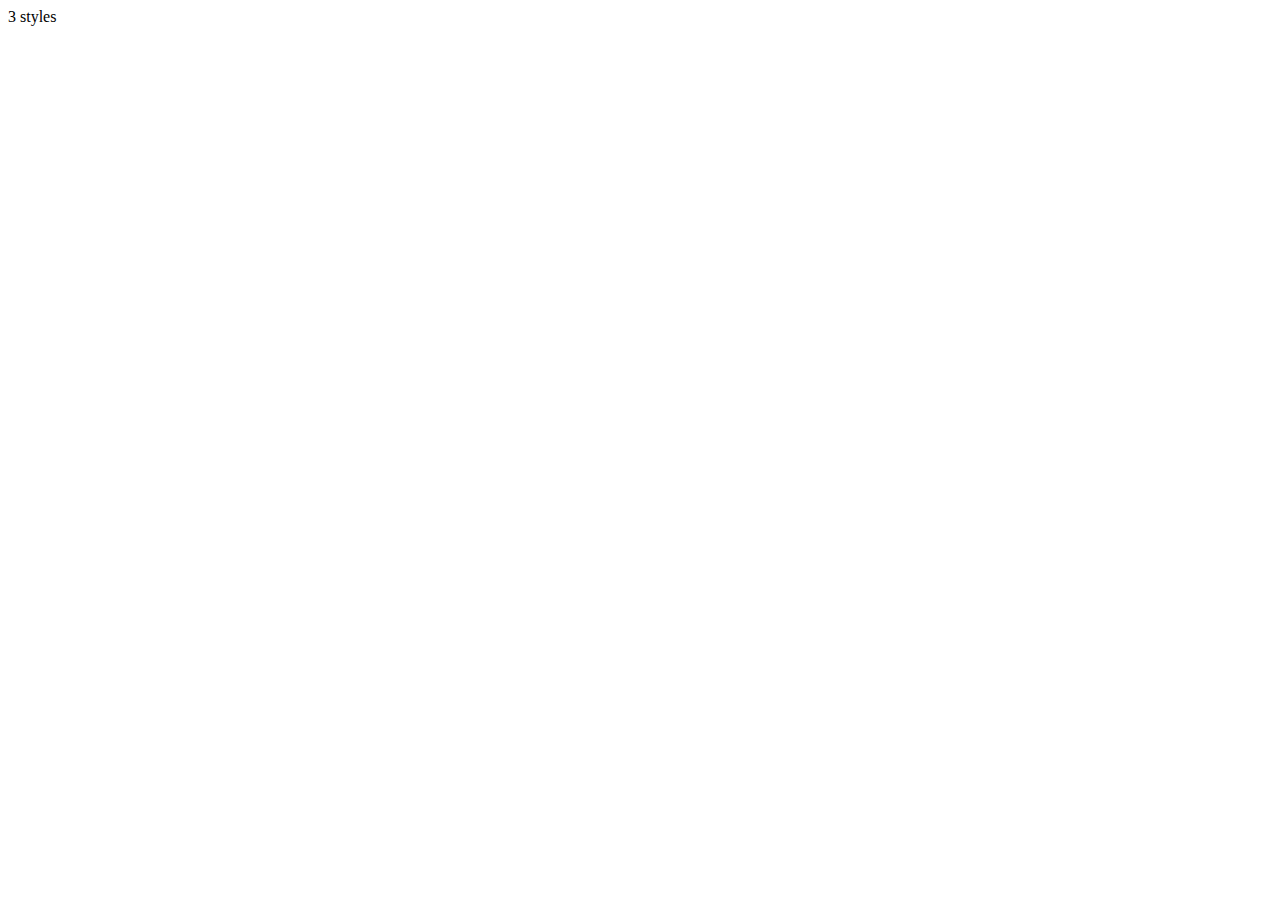
==== index.html @ c451e16f "first commit" ====
<!DOCTYPE html>
<html lang="en">
<head>
    <meta charset="UTF-8">
    <meta name="viewport" content="width=device-width, initial-scale=1.0">
    <title>Fundify FinTech App</title>3 styles
    
    <link rel="preconnect" href="https://fonts.googleapis.com">

</head>
<body>
    <main>

    </main>
</body>
</html>
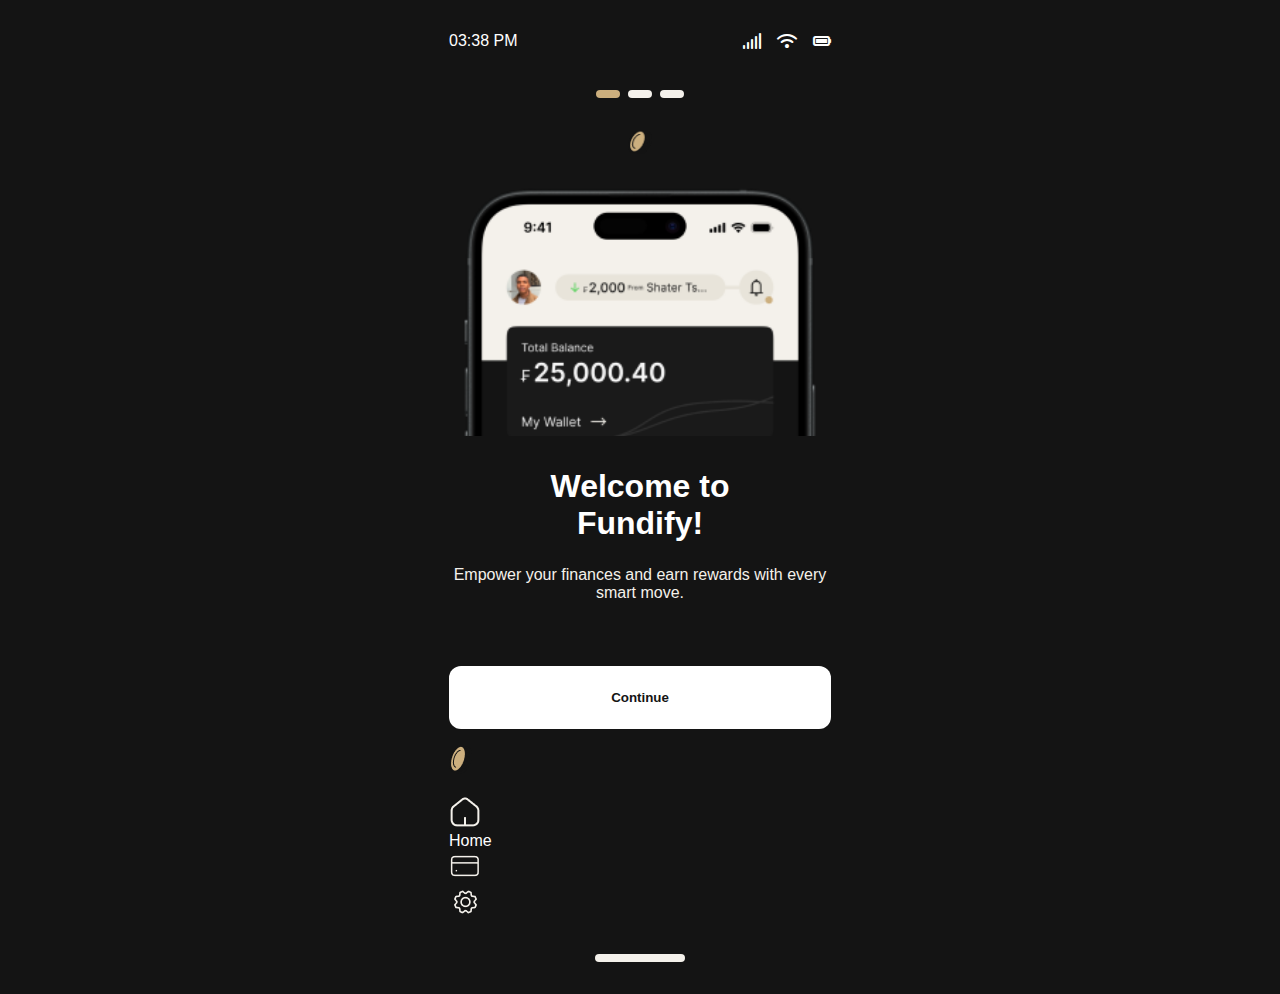
==== commit 8d614798: "second commit" ====
--- a/index.html
+++ b/index.html
@@ -3,14 +3,675 @@
 <head>
     <meta charset="UTF-8">
     <meta name="viewport" content="width=device-width, initial-scale=1.0">
-    <title>Fundify FinTech App</title>3 styles
+    <title>Fundify</title>
+    <link rel="stylesheet" href="https://cdnjs.cloudflare.com/ajax/libs/font-awesome/6.0.0/css/all.min.css">
+    <link rel="preconnect" href="https://fonts.googleapis.com">
+
+    <link rel="stylesheet" href="css/style.css">
     
-    <link rel="preconnect" href="https://fonts.googleapis.com">
-
 </head>
 <body>
-    <main>
-
-    </main>
+    <div class="app">
+        
+        <!-- Onboarding 1 -->
+        <div class="page active" id="welcome">
+            <div class="status-bar">
+                <div class="status-bar__time">9:41</div>
+                <div class="status-bar__icons">
+                    <i class="fas fa-signal"></i>
+                    <i class="fas fa-wifi"></i>
+                    <i class="fas fa-battery-full"></i>
+                </div>
+            </div>
+            <div class="onboarding-dots">
+                <div class="dot active"></div>
+                <div class="dot"></div>
+                <div class="dot"></div>
+            </div>
+
+            <img id="logo" src="assets/logo.png" alt=""> 
+
+            <div class="content">
+                <div class="image-container">
+                  <img src="assets/welcome-img.png" alt="">
+                </div>
+                <h1 class="title">Welcome to <br> Fundify!</h1>
+                <p class="description">Empower your finances and earn rewards with every smart move.</p>
+            </div>
+            <div class="navigation">
+                <button class="button" onclick="navigate('earn')">Continue</button>
+            </div>
+            <div>
+                <div class="tabs">
+                    <div class="fundify">
+                        <img src="assets/logo.png" alt="">
+                    </div>
+                    <div class="swap-icon">
+                        <img src="assets/swap-icon.png" alt="">
+                    </div>
+                    <div class="home-icon">
+                        <img src="assets/home-button.png" alt="">
+                        <p class="home-text">Home</p>
+                    </div>
+                    <div class="card-icon">
+                        <img src="assets/credit-card-icon.png" alt="">
+                    </div>
+                    <div class="setting-icon">
+                        <img src="assets/setting-icon.png" alt="">
+                    </div>
+                </div>
+                <div class="onboarding-dots">
+                    <div class="dot large--dot "></div>
+                </div>
+           </div>
+        </div>
+
+        <!-- Onboarding 2 -->
+        <div class="page" id="earn">
+            <div class="status-bar">
+                <div class="status-bar__time">9:41</div>
+                <div class="status-bar__icons">
+                    <i class="fas fa-signal"></i>
+                    <i class="fas fa-wifi"></i>
+                    <i class="fas fa-battery-full"></i>
+                </div>
+            </div>
+            <div class="onboarding-dots">
+                <div class="dot"></div>
+                <div class="dot active"></div>
+                <div class="dot"></div>
+            </div>
+
+            <img id="logo" src="assets/logo.png" alt="">
+
+            <div class="content">
+                <img src="assets/earn-img.png" alt="">
+                <h1 class="title">Earn FundCoins <br>Easily!</h1>
+                <p class="description">Refer friends, make transactions, and set savings goals to earn FundCoins.</p>
+            </div>
+            <div class="navigation">
+                <button class="button" onclick="navigate('rewards')">Continue</button>
+                <button class="button button--secondary" onclick="navigate('welcome')">Back</button>
+            </div>
+            <div>
+                <div class="tabs">
+                    <div class="fundify">
+                        <img src="assets/logo.png" alt="">
+                    </div>
+                    <div class="swap-icon">
+                        <img src="assets/swap-icon.png" alt="">
+                    </div>
+                    <div class="home-icon">
+                        <img src="assets/home-button.png" alt="">
+                        <p class="home-text">Home</p>
+                    </div>
+                    <div class="card-icon">
+                        <img src="assets/credit-card-icon.png" alt="">
+                    </div>
+                    <div class="setting-icon">
+                        <img src="assets/setting-icon.png" alt="">
+                    </div>
+                </div>
+                <div class="onboarding-dots">
+                    <div class="dot large--dot "></div>
+                </div>
+           </div>
+        </div>
+
+        <!-- Onboarding 3 -->
+        <div class="page" id="rewards">
+            <div class="status-bar">
+                <div class="status-bar__time">9:41</div>
+                <div class="status-bar__icons">
+                    <i class="fas fa-signal"></i>
+                    <i class="fas fa-wifi"></i>
+                    <i class="fas fa-battery-full"></i>
+                </div>
+            </div>
+            <div class="onboarding-dots">
+                <div class="dot"></div>
+                <div class="dot"></div>
+                <div class="dot active"></div>
+            </div>
+
+            <img id="logo" src="assets/logo.png" alt="">
+
+            <div class="content">
+                <img src="assets/reward-img.png" alt="">
+                <h1 class="title">Unlock Exciting <br>Rewards!</h1>
+                <p class="description">Redeem FundCoins for travel vouchers, gift cards, and more. Let's start earning!</p>
+            </div>
+            <div class="navigation">
+                <button class="button" onclick="navigate('get-started')">Get Started</button>
+                <button class="button button--secondary" onclick="navigate('earn')">Back</button>
+            </div>
+            <div>
+                <div class="tabs">
+                    <div class="fundify">
+                        <img src="assets/logo.png" alt="">
+                    </div>
+                    <div class="swap-icon">
+                        <img src="assets/swap-icon.png" alt="">
+                    </div>
+                    <div class="home-icon">
+                        <img src="assets/home-button.png" alt="">
+                        <p class="home-text">Home</p>
+                    </div>
+                    <div class="card-icon">
+                        <img src="assets/credit-card-icon.png" alt="">
+                    </div>
+                    <div class="setting-icon">
+                        <img src="assets/setting-icon.png" alt="">
+                    </div>
+                </div>
+                <div class="onboarding-dots">
+                    <div class="dot large--dot "></div>
+                </div>
+           </div>
+       </div>
+
+        <!-- Onboarding 4 -->
+        <div class="page" id="get-started">
+            <div class="status-bar">
+                <div class="status-bar__time">9:41</div>
+                <div class="status-bar__icons">
+                    <i class="fas fa-signal"></i>
+                    <i class="fas fa-wifi"></i>
+                    <i class="fas fa-battery-full"></i>
+                </div>
+            </div>
+            <div class="onboarding-dots">
+                <div class="dot large--dot active"></div>
+            </div>
+
+            <img id="logo" src="assets/logo.png" alt="">
+
+            <div class="content top">
+                <h1 class="title">Let’s Get You Started</h1>
+                <p class="description">Enter a Referral code and we will give you 10 FundCoins just to get the ball rolling.</p>
+                <input type="text" placeholder="Referral Code (Optional)">
+            </div>
+            <div class="navigation">
+                <button class="button" onclick="navigate('home')">Confirm</button>
+                <button class="button button--secondary" onclick="navigate('home')">Skip</button>
+            </div>
+            <div>
+                <div class="tabs">
+                    <div class="fundify">
+                        <img src="assets/logo.png" alt="">
+                    </div>
+                    <div class="swap-icon">
+                        <img src="assets/swap-icon.png" alt="">
+                    </div>
+                    <div class="home-icon">
+                        <img src="assets/home-button.png" alt="">
+                        <p class="home-text">Home</p>
+                    </div>
+                    <div class="card-icon">
+                        <img src="assets/credit-card-icon.png" alt="">
+                    </div>
+                    <div class="setting-icon">
+                        <img src="assets/setting-icon.png" alt="">
+                    </div>
+                </div>
+                <div class="onboarding-dots">
+                    <div class="dot large--dot "></div>
+                </div>
+            </div>
+        </div> 
+
+        <!-- Home page -->
+        <div class="page" id="home">
+            <div class="content top">
+                <div class="status-bar white-bg">
+                    <div class="status-bar__time">9:41</div>
+                    <div class="status-bar__icons">
+                        <i class="fas fa-signal"></i>
+                        <i class="fas fa-wifi"></i>
+                        <i class="fas fa-battery-full"></i>
+                    </div>
+                </div>
+            
+                <!-- Profile and notification -->
+                <div class="profile">
+                    <img src="assets/profile-img.png" alt="Profile" class="profile-img">
+                    <div class="profile-info">
+                        <i class="fas fa-arrow-down"></i>
+                        <p class="text">₣2,000 <span>From</span> Shater Tsavsar</p>
+                    </div>
+                    <i class="fas fa-bell"></i>
+                </div>
+            
+                <!-- Balance Section -->
+                <div class="balance-section">
+                    <p class="total-balance">Total Balance</p>
+                    <p class="balance-amount">₣25,000.40</p>
+                    <div class="wallet-options">
+                        <button class="button button--small flex">
+                            <i class="fa fa-download" aria-hidden="true"></i>
+                            Top up</button>
+                       
+                        <button class="button button--small flex" onclick="navigate('transfer')">Transfer</button>
+                        <button class="button button--small">.... More</button>
+                    </div>
+                </div>
+            
+                <!-- Transactions Section -->
+                <div class="transactions">
+                    <h3>Transactions</h3>
+                    <div class="transaction-item">
+                        <div class="flex">
+                            <i class="fas fa-arrow-down"></i>
+                            <p class="transaction-name">Shater Tsavsar</p>
+                        </div>
+                        <p class="transaction-amount">₣2,000</p>
+                    </div>
+                    <div class="transaction-item">
+                        <div class="flex">
+                            <i class="fas fa-arrow-down"></i>
+                            <p class="transaction-name">Shater Tsavsar</p>
+                        </div>
+                        <p class="transaction-amount">₣2,000</p>
+                    </div>
+                    <div class="transaction-item">
+                        <div class="flex">
+                            <i class="fas fa-arrow-down"></i>
+                            <p class="transaction-name">Shater Tsavsar</p>
+                        </div>
+                        <p class="transaction-amount">₣2,000</p>
+                    </div>
+                    <div class="transaction-item">
+                        <div class="flex">
+                            <i class="fas fa-arrow-down"></i>
+                            <p class="transaction-name">Shater Tsavsar</p>
+                        </div>
+                        <p class="transaction-amount">₣2,000</p>
+                    </div>
+                </div>
+            </div>        
+            <div>
+                <div class="tabs">
+                    <div class="tab-item">
+                        <img src="assets/logo.png" alt="Logo">
+                    </div>
+                    <div class="tab-item">
+                        <img src="assets/swap-icon.png" alt="Swap">
+                    </div>
+                    <div class="tab-item">
+                        <img src="assets/home-button.png" alt="Home">
+                        <p>Home</p>
+                    </div>
+                    <div class="tab-item">
+                        <img src="assets/credit-card-icon.png" alt="Card">
+                    </div>
+                    <div class="tab-item">
+                        <img src="assets/setting-icon.png" alt="Settings">
+                    </div>
+                </div>
+                <div class="onboarding-dots">
+                    <div class="dot large--dot "></div>
+                </div>
+            </div>
+
+        <!-- Transfer page -->
+        <div class="page" id="transfer">
+            <div class="status-bar">
+                <div class="status-bar__time">9:41</div>
+                <div class="status-bar__icons">
+                    <i class="fas fa-signal"></i>
+                    <i class="fas fa-wifi"></i>
+                    <i class="fas fa-battery-full"></i>
+                </div>
+            </div>
+            <div class="content top">
+                <div class="transfer-header">
+                    <button class="button left-arrow-btn" onclick="navigate('home')">
+                        <i class="fas fa-arrow-left "></i>
+                    </button>
+                    <h1 class="title">Transfer</h1>
+                </div>
+                <div>
+                    <div class="button button--tertiary">
+                        <img src="assets/logo.png" alt="" class="logo">
+                        <button class="transfer-btn" onclick="navigate('enter-account')">Fundify Account</button>
+                    </div>
+                    <div class="button button--tertiary">
+                        <img src="assets/fundify-icon.png" alt="" class="fundify-icon">
+                        <button class="transfer-btn" onclick="navigate('enter-account')">Local Bank</button>
+                    </div>
+                </div>
+                <p class="sub-text">Transfers to <span>Fundify Accounts</span> earns you more <span>FundCoins</span></p>
+            </div>
+           <div>
+                <div class="tabs">
+                    <div class="fundify">
+                        <img src="assets/logo.png" alt="">
+                    </div>
+                    <div class="swap-icon">
+                        <img src="assets/swap-icon.png" alt="">
+                    </div>
+                    <div class="home-icon">
+                        <img src="assets/home-button.png" alt="">
+                        <p class="home-text">Home</p>
+                    </div>
+                    <div class="card-icon">
+                        <img src="assets/credit-card-icon.png" alt="">
+                    </div>
+                    <div class="setting-icon">
+                        <img src="assets/setting-icon.png" alt="">
+                    </div>
+                </div>
+                <div class="onboarding-dots">
+                    <div class="dot large--dot "></div>
+                </div>
+           </div>
+        </div> 
+
+        <!-- Enter account -->
+        <div class="page" id="enter-account">
+            <div class="status-bar">
+                <div class="status-bar__time">9:41</div>
+                <div class="status-bar__icons">
+                    <i class="fas fa-signal"></i>
+                    <i class="fas fa-wifi"></i>
+                    <i class="fas fa-battery-full"></i>
+                </div>
+            </div>
+
+            <div class="content top">
+                <div class="transfer-header">
+                    <button class="button left-arrow-btn" onclick="navigate('transfer')">
+                        <i class="fas fa-arrow-left "></i>
+                    </button>
+                    <h1 class="title">Send to Fundify Account</h1>
+                </div>
+                <input type="text" placeholder="@Usertag or Name">
+            </div>
+            <div>
+                <div class="navigation">
+                    <button class="button" onclick="navigate('select-account')">Confirm</button>
+                </div>
+                <div class="tabs">
+                    <div class="fundify">
+                        <img src="assets/logo.png" alt="">
+                    </div>
+                    <div class="swap-icon">
+                        <img src="assets/swap-icon.png" alt="">
+                    </div>
+                    <div class="home-icon">
+                        <img src="assets/home-button.png" alt="">
+                        <p class="home-text">Home</p>
+                    </div>
+                    <div class="card-icon">
+                        <img src="assets/credit-card-icon.png" alt="">
+                    </div>
+                    <div class="setting-icon">
+                        <img src="assets/setting-icon.png" alt="">
+                    </div>
+                </div>
+                <div class="onboarding-dots">
+                    <div class="dot large--dot "></div>
+                </div>
+           </div>
+        </div>
+
+        <!-- Select account Page-->
+        <div class="page" id="select-account">
+            <div class="status-bar">
+                <div class="status-bar__time">9:41</div>
+                <div class="status-bar__icons">
+                    <i class="fas fa-signal"></i>
+                    <i class="fas fa-wifi"></i>
+                    <i class="fas fa-battery-full"></i>
+                </div>
+            </div>
+
+            <div class="content top">
+                <div class="transfer-header">
+                    <button class="button left-arrow-btn" onclick="navigate('enter-account')">
+                        <i class="fas fa-arrow-left "></i>
+                    </button>
+                    <h1 class="title">Send to Fundify Account</h1>
+                </div>
+                <input type="text" placeholder="Shater Tsavsar">
+                <div class="account">
+                    <div class="account-details">
+                        <h1 class="account-name">Shater Tsavsar</h1>
+                        <p class="account-username">@Shatermt</p>
+                    </div>
+                    <div class="account-description">
+                        <img src="assets/logo.png" alt="">
+                        <p>24,990 Points</p>
+                    </div>
+                </div>
+                <hr>
+                <div class="account">
+                    <div class="account-details">
+                        <h1 class="account-name">Sater Mchiaga</h1>
+                        <p class="account-username">@MchiagaS</p>
+                    </div>
+                    <div class="account-description">
+                        <img src="assets/logo.png" alt="">
+                        <p>41 Points</p>
+                    </div>
+                </div>
+            </div>
+            <div>
+                <div class="navigation">
+                    <button class="button" onclick="navigate('send-money')">Confirm</button>
+                </div>
+                <div class="tabs">
+                    <div class="fundify">
+                        <img src="assets/logo.png" alt="">
+                    </div>
+                    <div class="swap-icon">
+                        <img src="assets/swap-icon.png" alt="">
+                    </div>
+                    <div class="home-icon">
+                        <img src="assets/home-button.png" alt="">
+                        <p class="home-text">Home</p>
+                    </div>
+                    <div class="card-icon">
+                        <img src="assets/credit-card-icon.png" alt="">
+                    </div>
+                    <div class="setting-icon">
+                        <img src="assets/setting-icon.png" alt="">
+                    </div>
+                </div>
+                <div class="onboarding-dots">
+                    <div class="dot large--dot "></div>
+                </div>
+           </div>
+        </div>
+
+          <!-- Send Money Page-->
+          <div class="page" id="send-money">
+            <div class="status-bar">
+                <div class="status-bar__time">9:41</div>
+                <div class="status-bar__icons">
+                    <i class="fas fa-signal"></i>
+                    <i class="fas fa-wifi"></i>
+                    <i class="fas fa-battery-full"></i>
+                </div>
+            </div>
+
+            <div class="content top">
+                <div class="send-money-header">
+                    <button class="button left-arrow-btn" onclick="navigate('select-account')">
+                        <i class="fas fa-arrow-left "></i>
+                    </button>
+                    <div class="send-money-subgroup">
+                        <h1 class="title">Send Money</h1>
+                        <div class="text"><span>To:</span> Shater Tsavsar</div>
+                    </div>
+                </div>
+                <div class="wallet-balance">
+                    <h1 class="title">Wallet Balance:</h1>
+                    <p class="text">₣25,000.40</p>
+                </div>
+                <div class="exchange">
+                    <p class="text">₣15,000</p>
+                    <p class="text">CHF <i class="fas fa-chevron-down"></i></p>
+                </div>
+                <p class="transfer-text">+₣20 Transfer Fee</p>
+                <input type="text" placeholder="Comment (Optional)">
+            </div>
+            <div>
+                <div class="navigation">
+                    <button class="button" onclick="navigate('pin')">Confirm</button>
+                </div>
+                <div class="tabs">
+                    <div class="fundify">
+                        <img src="assets/logo.png" alt="">
+                    </div>
+                    <div class="swap-icon">
+                        <img src="assets/swap-icon.png" alt="">
+                    </div>
+                    <div class="home-icon">
+                        <img src="assets/home-button.png" alt="">
+                        <p class="home-text">Home</p>
+                    </div>
+                    <div class="card-icon">
+                        <img src="assets/credit-card-icon.png" alt="">
+                    </div>
+                    <div class="setting-icon">
+                        <img src="assets/setting-icon.png" alt="">
+                    </div>
+                </div>
+                <div class="onboarding-dots">
+                    <div class="dot large--dot "></div>
+                </div>
+           </div>
+        </div>
+
+        <!-- PIN Page -->
+        <div class="page light-theme" id="pin">
+            <div class="status-bar">
+                <div class="status-bar__time">9:41</div>
+                <div class="status-bar__icons">
+                    <i class="fas fa-signal"></i>
+                    <i class="fas fa-wifi"></i>
+                    <i class="fas fa-battery-full"></i>
+                </div>
+            </div>
+
+            <img id="logo" src="assets/logo.png" alt="">
+
+            <div class="content top">
+                <div class="error-message">
+                    <p class="error-message__text"></p>
+                    <button class="close-error" onclick="dismissError()">
+                        <i class="fa fa-times"></i>
+                    </button>
+                </div>
+                <h1>Enter your Pin</h1>
+                <div class="pin-input">
+                    <div class="pin-digit" onclick="focusHiddenInput()"></div>
+                    <div class="pin-digit" onclick="focusHiddenInput()"></div>
+                    <div class="pin-digit" onclick="focusHiddenInput()"></div>
+                    <div class="pin-digit" onclick="focusHiddenInput()"></div>
+                    <input type="password" class="pin-hidden" maxlength="4" onkeyup="updatePinDisplay(this)">
+                </div>
+                <div class="keypad">
+                    <button class="key" onclick="addDigit('1')">1</button>
+                    <button class="key" onclick="addDigit('2')">2</button>
+                    <button class="key" onclick="addDigit('3')">3</button>
+                    <button class="key" onclick="addDigit('4')">4</button>
+                    <button class="key" onclick="addDigit('5')">5</button>
+                    <button class="key" onclick="addDigit('6')">6</button>
+                    <button class="key" onclick="addDigit('4')">7</button>
+                    <button class="key" onclick="addDigit('5')">8</button>
+                    <button class="key" onclick="addDigit('6')">9</button>
+                    <button class="key">
+                        <i class="fa fa-qrcode"></i>
+                    </button>
+                    <button class="key" onclick="addDigit('0')">0</button>
+                    <button class="key" onclick="backspace()">Clear</button>
+                </div>
+                <button class="button confirm-btn" onclick=confirmPin()>Confirm</button>
+                <button class="button forgot-pin-btn" onclick="navigate('home')">Forgot Pin?</button>
+            </div>
+            <div class="onboarding-dots">
+                <div class="dot large--dot dark"></div>
+            </div>
+        </div>
+
+
+        <!-- Money sent Page -->
+        <div class="page" id="money-sent">
+            <div class="status-bar">
+                <div class="status-bar__time">9:41</div>
+                <div class="status-bar__icons">
+                    <i class="fas fa-signal"></i>
+                    <i class="fas fa-wifi"></i>
+                    <i class="fas fa-battery-full"></i>
+                </div>
+            </div>
+            <div class="content top">
+                <div class="money-sent-header">
+                    <div class="money-sent-subgroup">
+                        <h1 class="money-sent-title">Money Sent!</h1>
+                        <div class="money-sent-amount">
+                            <p>+</p>
+                            <img src="assets/logo.png" alt="">
+                            <p>20</p>
+                        </div>
+                    </div>
+                    <button class="button button--secondary close-msg" onclick="navigate('transfer')">close</button>
+                </div>
+                <div class="money-sent-description">
+                    <div class="money-sent-details">
+                        <h1 class="title">Receiver</h1>
+                        <p class="text">Shater Tsavsar</p>
+                    </div>
+                    <div class="money-sent-details">
+                        <h1 class="title">Amount</h1>
+                        <p class="text">₣15,000</p>
+                    </div>
+                    <div class="money-sent-details">
+                        <h1 class="title">Comment</h1>
+                        <p class="text">Test</p>
+                    </div>
+                    <div class="money-sent-details">
+                        <h1 class="title">Date</h1>
+                        <p class="text">03/02/2024</p>
+                    </div>
+                    <div class="transaction">
+                        <div class="money-sent-details">
+                            <h1 class="title">Transaction Code:</h1>
+                            <p class="text">2PR yJRH18JI i1NNuwwb mZVJ</p>
+                        </div>
+                        <i class="fa fa-clone copy-icon"></i>
+                    </div>
+                </div>
+            </div>
+            <div class="navigation">
+                <button class="button " onclick="navigate('transfer')">Print Receipt</button>
+            </div>
+            <div class="tabs">
+                <div class="fundify">
+                    <img src="assets/logo.png" alt="">
+                </div>
+                <div class="swap-icon">
+                    <img src="assets/swap-icon.png" alt="">
+                </div>
+                <div class="home-icon">
+                    <img src="assets/home-button.png" alt="">
+                    <p class="home-text">Home</p>
+                </div>
+                <div class="card-icon">
+                    <img src="assets/credit-card-icon.png" alt="">
+                </div>
+                <div class="setting-icon">
+                    <img src="assets/setting-icon.png" alt="">
+                </div>
+            </div>
+            <div class="onboarding-dots">
+                <div class="dot large--dot "></div>
+            </div>
+        </div>
+
+    </div>   
+    <script src="js/script.js"></script>
 </body>
 </html>--- a/css/style.css
+++ b/css/style.css
@@ -0,0 +1,321 @@
+
+:root {
+    --primary-bg: #141414;
+    --secondary-bg: #1E1E1E;
+    --accent-color: #CCAF7E;
+    --light-dark: #1A1A1A;
+    --text-primary: #FFFFFF;
+    --text-secondary: #F4F1EB;
+    --error-color: #FF4B4B;
+    --success-color: #4CAF50;
+    --white: #fff;
+    
+    --spacing-xs: 0.5rem;
+    --spacing-sm: 1rem;
+    --spacing-md: 1.5rem;
+    --spacing-lg: 2rem;
+    --spacing-xlg: 6rem;
+    
+    --border-radius: 12px;
+    --transition: all 0.3s ease;
+}
+
+* {
+    margin: 0;
+    padding: 0;
+    box-sizing: border-box;
+}
+
+body {
+    font-family: -apple-system, BlinkMacSystemFont, 'Segoe UI', Roboto, sans-serif;
+    background-color: var(--primary-bg);
+    color: var(--text-primary);
+    min-height: 100vh;
+    overflow-x: hidden;
+}
+
+.flex {
+    display: flex;
+    width: 24px;
+    aspect-ratio: 1;
+    gap: var(--spacing-lg);
+}
+
+
+.app {
+    max-width: 430px;
+    margin: 0 auto;
+    min-height: 100vh;
+    position: relative;
+}
+
+.page {
+    position: absolute;
+    top: 0;
+    left: 0;
+    width: 100%;
+    height: 100%;
+    padding: var(--spacing-md);
+    opacity: 0;
+    transform: translateX(100%);
+    transition: var(--transition);
+    display: none;
+}
+
+.page.active {
+    display: block;
+    opacity: 1;
+    transform: translateX(0);
+    display: flex;
+    flex-direction: column;
+}
+
+.status-bar {
+    display: flex;
+    justify-content: space-between;
+    align-items: center;
+    padding: var(--spacing-xs) 0;
+}
+
+.status-bar.white-bg {
+    background-color: var(--text-primary);
+    color: var(--primary-bg);
+    padding-inline: 2em;
+}
+
+.status-bar__time {
+    font-weight: 500;
+}
+
+.status-bar__icons {
+    display: flex;
+    gap: var(--spacing-sm);
+}
+
+.onboarding-dots {
+    display: flex;
+    justify-content: center;
+    gap: var(--spacing-xs);
+    margin: var(--spacing-lg) 0;
+}
+
+.dot {
+    width: 24px;
+    height: 8px;
+    background-color: var(--text-secondary);
+    border-radius: 4px;
+    transition: var(--transition);
+}
+
+.large--dot {
+    width: 90px;
+}
+
+.dot.active {
+    background-color: var(--accent-color);
+}
+
+#logo {
+    width: 24px;
+    aspect-ratio: 1;
+    align-self: center;
+}
+
+.transfer-img {
+    width: 34px;
+    height: 34px;
+    gap: 10px;
+}
+
+.content {
+    flex: 1;
+    display: flex;
+    flex-direction: column;
+    justify-content: center;
+    text-align: center;
+    padding: var(--spacing-lg) 0;
+    /* position: relative; */
+    /* min-height: minmax(844px, 100vh); */
+}
+
+.content img {
+    width: 293px;
+    height: 327.77px;
+}
+
+.top {
+    justify-content: start;
+}
+
+.image-container {
+    overflow: hidden;
+    height: 250px;
+    margin-bottom: 2em;
+}
+
+.image-container img {
+    object-fit: cover;
+    width: 100%;
+    height: 100%;
+    object-position: top;
+}
+
+.image-container-xx img {
+    object-fit: contain;
+    width: 100%;
+    height: 100%;
+    object-position: top;
+}
+
+.title,
+.description {
+    position: relative;
+    z-index: 1;
+}
+
+.title {
+    font-size: 2rem;
+    font-weight: 700;
+    margin-bottom: var(--spacing-md);
+}
+
+.description {
+    color: var(--text-secondary);
+    margin-bottom: var(--spacing-lg);
+}
+
+.button,
+input {
+    background-color: var(--white);
+    color: var(--primary-bg);
+    border: none;
+    outline: none;
+    padding: var(--spacing-md) var(--spacing-lg);
+    border-radius: var(--border-radius);
+    font-weight: 600;
+    cursor: pointer;
+    transition: var(--transition);
+    text-decoration: none;
+    text-align: center;
+    margin-bottom: var(--spacing-sm);
+}
+
+input {
+    background-color: var(--light-dark);
+    color: var(--text-secondary);
+    padding: var(--spacing-md);
+    text-align: start;
+}
+
+input:focus {
+    border: var(--accent-color) 2px solid;
+}
+
+
+.button:hover {
+    opacity: 0.9;
+}
+
+.button--secondary {
+    background-color: transparent;
+    color: var(--text-secondary);
+}
+
+.button--tertiary {
+    color: var(--text-primary);
+    background-color: var(--secondary-bg);
+    text-align: start;
+    padding: var(--spacing-sm) var(--spacing-xlg);
+}
+
+.transfer-options {
+    display: grid;
+    gap: var(--spacing-md);
+    margin: var(--spacing-lg) 0;
+}
+
+.pin-input {
+    display: flex;
+    justify-content: center;
+    gap: var(--spacing-sm);
+    margin: var(--spacing-lg) 0;
+}
+
+.pin-digit {
+    width: 50px;
+    height: 50px;
+    border: 2px solid var(--accent-color);
+    border-radius: var(--border-radius);
+    background: transparent;
+    color: var(--text-primary);
+    font-size: 1.5rem;
+    text-align: center;
+}
+
+.success-icon {
+    font-size: 4rem;
+    color: var(--success-color);
+    margin-bottom: var(--spacing-lg);
+}
+
+.navigation {
+    margin-top: auto;
+    display: flex;
+    flex-direction: column;
+    gap: var(--spacing-sm);
+}
+
+.keypad {
+    display: grid;
+    grid-template-columns: repeat(3, 1fr);
+    gap: var(--spacing-xs);
+    margin-bottom: var(--spacing-xs);
+}
+
+.key {
+    width: 24px;
+    aspect-ratio: 1;
+    border: none;
+    border-radius: 50%;
+    background-color: var(--secondary-bg);
+    color: var(--text-primary);
+    font-size: 1.5rem;
+    cursor: pointer;
+}
+
+/* Home page */
+
+.profile {
+    display: flex;
+    align-items: start;
+    justify-content: space-between;
+    background-color: var(--text-primary);
+    color: var(--primary-bg);
+    padding: 1em;
+    margin-top: 0;
+    height: 10em;
+}
+
+.profile-img {
+    width: 42px;
+    height: 42px;
+    border-radius: 50%;
+}
+
+.home-img {
+    width: 150px;
+    height: 200px;
+    position: relative;
+    top: -50px;
+    z-index: 1;
+    transform: translateY(-3em);   
+}
+
+.button--small {
+    margin: 0;
+    padding: .4em var(--spacing-md);
+    border-radius: .4em;
+    outline: none;
+    margin: 0 auto;
+}
+
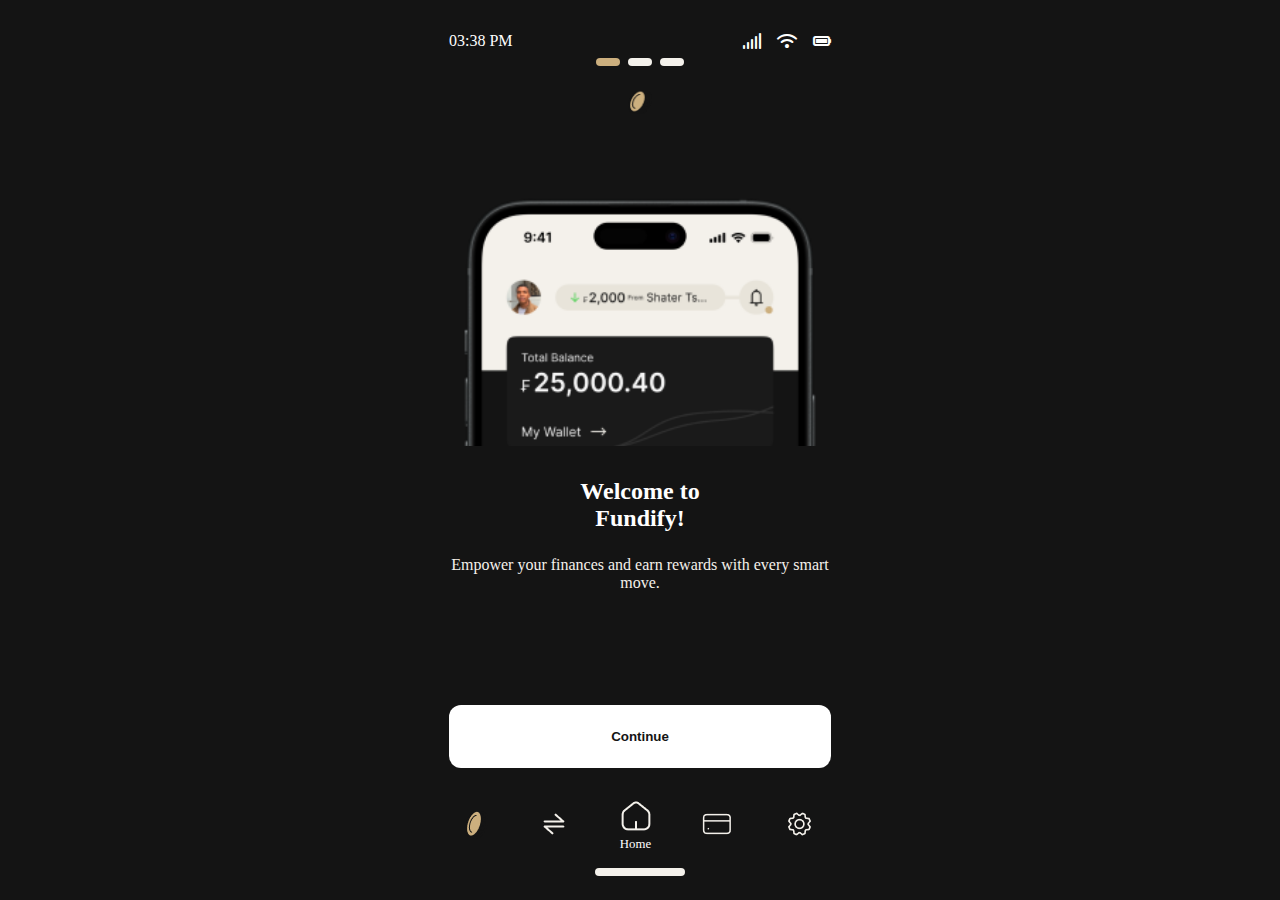
==== commit 53ed97d7: "edited send money" ====
--- a/index.html
+++ b/index.html
@@ -222,73 +222,69 @@
 
         <!-- Home page -->
         <div class="page" id="home">
-            <div class="content top">
-                <div class="status-bar white-bg">
-                    <div class="status-bar__time">9:41</div>
-                    <div class="status-bar__icons">
-                        <i class="fas fa-signal"></i>
-                        <i class="fas fa-wifi"></i>
-                        <i class="fas fa-battery-full"></i>
-                    </div>
-                </div>
-            
-                <!-- Profile and notification -->
-                <div class="profile">
-                    <img src="assets/profile-img.png" alt="Profile" class="profile-img">
-                    <div class="profile-info">
+            <div class="status-bar white-bg">
+                <div class="status-bar__time">9:41</div>
+                <div class="status-bar__icons">
+                    <i class="fas fa-signal"></i>
+                    <i class="fas fa-wifi"></i>
+                    <i class="fas fa-battery-full"></i>
+                </div>
+            </div>
+        
+            <!-- Profile and notification -->
+            <div class="profile">
+                <img src="assets/profile-img.png" alt="Profile" class="profile-img">
+                <div class="profile-info">
+                    <i class="fas fa-arrow-down"></i>
+                    <p class="text">₣2,000 <span>From</span> Shater Tsavsar</p>
+                </div>
+                <i class="fas fa-bell"></i>
+            </div>
+        
+            <!-- Balance Section -->
+            <div class="balance-section">
+                <p class="total-balance">Total Balance</p>
+                <p class="balance-amount">₣25,000.40</p>
+                <div class="wallet-options">
+                    <button class="button button--small flex"><i class="fas fa-card"></i>Top up</button>
+                    <button class="button button--small" onclick="navigate('transfer')"><i class="fa fa-download"></i>Transfer</button>
+                    <button class="button button--small">... More</button>
+                </div>
+            </div>
+        
+            <!-- Transactions Section -->
+            <div class="transactions">
+                <h3>Transactions</h3>
+                <div class="transaction-item">
+                    <div class="flex">
                         <i class="fas fa-arrow-down"></i>
-                        <p class="text">₣2,000 <span>From</span> Shater Tsavsar</p>
-                    </div>
-                    <i class="fas fa-bell"></i>
-                </div>
-            
-                <!-- Balance Section -->
-                <div class="balance-section">
-                    <p class="total-balance">Total Balance</p>
-                    <p class="balance-amount">₣25,000.40</p>
-                    <div class="wallet-options">
-                        <button class="button button--small flex">
-                            <i class="fa fa-download" aria-hidden="true"></i>
-                            Top up</button>
-                       
-                        <button class="button button--small flex" onclick="navigate('transfer')">Transfer</button>
-                        <button class="button button--small">.... More</button>
-                    </div>
-                </div>
-            
-                <!-- Transactions Section -->
-                <div class="transactions">
-                    <h3>Transactions</h3>
-                    <div class="transaction-item">
-                        <div class="flex">
-                            <i class="fas fa-arrow-down"></i>
-                            <p class="transaction-name">Shater Tsavsar</p>
-                        </div>
-                        <p class="transaction-amount">₣2,000</p>
-                    </div>
-                    <div class="transaction-item">
-                        <div class="flex">
-                            <i class="fas fa-arrow-down"></i>
-                            <p class="transaction-name">Shater Tsavsar</p>
-                        </div>
-                        <p class="transaction-amount">₣2,000</p>
-                    </div>
-                    <div class="transaction-item">
-                        <div class="flex">
-                            <i class="fas fa-arrow-down"></i>
-                            <p class="transaction-name">Shater Tsavsar</p>
-                        </div>
-                        <p class="transaction-amount">₣2,000</p>
-                    </div>
-                    <div class="transaction-item">
-                        <div class="flex">
-                            <i class="fas fa-arrow-down"></i>
-                            <p class="transaction-name">Shater Tsavsar</p>
-                        </div>
-                        <p class="transaction-amount">₣2,000</p>
-                    </div>
-                </div>
-            </div>        
+                        <p class="transaction-name">Shater Tsavsar</p>
+                    </div>
+                    <p class="transaction-amount">₣2,000</p>
+                </div>
+                <div class="transaction-item">
+                    <div class="flex">
+                        <i class="fas fa-arrow-down"></i>
+                        <p class="transaction-name">Shater Tsavsar</p>
+                    </div>
+                    <p class="transaction-amount">₣2,000</p>
+                </div>
+                <div class="transaction-item">
+                    <div class="flex">
+                        <i class="fas fa-arrow-down"></i>
+                        <p class="transaction-name">Shater Tsavsar</p>
+                    </div>
+                    <p class="transaction-amount">₣2,000</p>
+                </div>
+                <div class="transaction-item">
+                    <div class="flex">
+                        <i class="fas fa-arrow-down"></i>
+                        <p class="transaction-name">Shater Tsavsar</p>
+                    </div>
+                    <p class="transaction-amount">₣2,000</p>
+                </div>
+            </div>
+        
             <div>
                 <div class="tabs">
                     <div class="tab-item">
@@ -312,7 +308,7 @@
                     <div class="dot large--dot "></div>
                 </div>
             </div>
-
+        </div>
         <!-- Transfer page -->
         <div class="page" id="transfer">
             <div class="status-bar">
--- a/css/style.css
+++ b/css/style.css
@@ -7,8 +7,6 @@
     --text-primary: #FFFFFF;
     --text-secondary: #F4F1EB;
     --error-color: #FF4B4B;
-    --success-color: #4CAF50;
-    --white: #fff;
     
     --spacing-xs: 0.5rem;
     --spacing-sm: 1rem;
@@ -27,20 +25,13 @@
 }
 
 body {
-    font-family: -apple-system, BlinkMacSystemFont, 'Segoe UI', Roboto, sans-serif;
+    font-family: Inter;
     background-color: var(--primary-bg);
     color: var(--text-primary);
+    font-weight: 400;
     min-height: 100vh;
     overflow-x: hidden;
 }
-
-.flex {
-    display: flex;
-    width: 24px;
-    aspect-ratio: 1;
-    gap: var(--spacing-lg);
-}
-
 
 .app {
     max-width: 430px;
@@ -50,13 +41,12 @@
 }
 
 .page {
-    position: absolute;
-    top: 0;
-    left: 0;
+    display: flex;
+    flex-direction: column;
+    justify-content: space-between;
     width: 100%;
-    height: 100%;
+    min-height: 100vh;
     padding: var(--spacing-md);
-    opacity: 0;
     transform: translateX(100%);
     transition: var(--transition);
     display: none;
@@ -70,6 +60,11 @@
     flex-direction: column;
 }
 
+.flex {
+    display: flex;
+    gap: .5em;
+}
+
 .status-bar {
     display: flex;
     justify-content: space-between;
@@ -96,7 +91,7 @@
     display: flex;
     justify-content: center;
     gap: var(--spacing-xs);
-    margin: var(--spacing-lg) 0;
+    /* margin: var(--spacing-lg) 0; */
 }
 
 .dot {
@@ -115,10 +110,33 @@
     background-color: var(--accent-color);
 }
 
+.dot.dark {
+    background-color: var(--primary-bg);
+}
+
 #logo {
     width: 24px;
     aspect-ratio: 1;
     align-self: center;
+    margin-top: var(--spacing-md);
+}
+
+.tabs {
+    display: flex;
+    align-items: center;
+    justify-content: space-between;
+    margin: var(--spacing-sm);
+}
+
+.home-icon {
+    display: flex;
+    gap: 5px;
+    flex-direction: column;
+    align-items: center;
+}
+
+.home-text {
+    font-size: .8em;
 }
 
 .transfer-img {
@@ -134,7 +152,7 @@
     justify-content: center;
     text-align: center;
     padding: var(--spacing-lg) 0;
-    /* position: relative; */
+    position: relative;
     /* min-height: minmax(844px, 100vh); */
 }
 
@@ -160,7 +178,7 @@
     object-position: top;
 }
 
-.image-container-xx img {
+.image-container-lg img {
     object-fit: contain;
     width: 100%;
     height: 100%;
@@ -174,8 +192,8 @@
 }
 
 .title {
-    font-size: 2rem;
-    font-weight: 700;
+    font-size: 1.5em;
+    font-weight: 600;
     margin-bottom: var(--spacing-md);
 }
 
@@ -186,7 +204,7 @@
 
 .button,
 input {
-    background-color: var(--white);
+    background-color: var(--text-primary);
     color: var(--primary-bg);
     border: none;
     outline: none;
@@ -200,11 +218,17 @@
     margin-bottom: var(--spacing-sm);
 }
 
-input {
+input,
+.exchange {
     background-color: var(--light-dark);
     color: var(--text-secondary);
     padding: var(--spacing-md);
     text-align: start;
+    border-radius: var(--border-radius);
+}
+
+.exchange .text {
+    color: var(--text-primary);
 }
 
 input:focus {
@@ -222,100 +246,424 @@
 }
 
 .button--tertiary {
+    display: flex;
+    gap: 1em;
     color: var(--text-primary);
     background-color: var(--secondary-bg);
     text-align: start;
-    padding: var(--spacing-sm) var(--spacing-xlg);
-}
-
-.transfer-options {
+    padding: var(--spacing-sm);
+}
+
+.button--tertiary img,
+.account-description img,
+.money-sent-amount img {
+    width: 24px;
+    height: 24px;
+}
+
+.navigation {
+    margin-top: auto;
+    display: flex;
+    flex-direction: column;
+    gap: var(--spacing-sm);
+} 
+
+/* .transfer-options {
     display: grid;
     gap: var(--spacing-md);
     margin: var(--spacing-lg) 0;
+} */
+
+.transfer-header,
+.send-money-header {
+    display: flex;
+    align-items: center;
+    gap: .5em;
+    margin-bottom: var(--spacing-md);
+}
+
+.left-arrow-btn,
+.fa-arrow-left {
+    background-color: var(--primary-bg);
+    color: var(--text-primary);
+}
+
+.left-arrow-btn:hover {
+    background-color: var(--secondary-bg);
+}
+
+.transfer-btn {
+    background-color: var(--secondary-bg);
+    color: var(--text-primary);
+    border: none;
+    outline: none;
+    font-weight: 600;
+    cursor: pointer;
+    text-decoration: none;
+    padding-inline: var(--spacing-md);
+}
+
+hr { 
+    border: none;
+    border-top: 1px solid var(--secondary-bg);
+    margin: var(--spacing-sm) 0;
+}
+
+.account,
+.transaction {
+    display: flex;
+    align-items: center;
+    justify-content: space-between;
+    margin: var(--spacing-md) 0;
+}
+
+.money-sent-header,
+.wallet-balance {
+    display: flex;
+    align-items: center;
+    justify-content: space-between;
+}
+
+.money-sent-title {
+    font-size: 1.3em;
+}
+
+.money-sent-subgroup  {
+    display: flex;
+    flex-direction: column;
+    align-items: center;
+    margin-inline: var(--spacing-lg) var(--spacing-sm);
+}
+
+.account-details,
+.money-sent-details {
+    display: flex;
+    flex-direction: column;
+}
+
+.money-sent-details {
+    text-align: left;
+    margin: var(--spacing-md);
+}
+
+.money-sent-details * {
+    margin: 0 0 5px 0;
+}
+
+.close-msg:hover {
+    background-color: var(--secondary-bg);
+}
+
+.copy-icon {
+    color: var(--accent-color);
+}
+
+.account-name,
+.money-sent-description .title {
+    font-size: 1em;
+    font-weight: 400;
+}
+
+/* .money-sent-details {
+    gap: 0;
+} */
+
+.account-username,
+.account-description p,
+.money-sent-description .text,
+.close-msg {
+    font-size: .7em;
+    color: var(--text-secondary);
+    text-align: left;
+}
+
+.account-description,
+.money-sent-amount {
+    display: flex;
+    align-items: center;
+    justify-content: center;
+}
+
+.send-money-subgroup {
+    display: flex;
+    flex-direction: column;
+}
+
+.send-money-subgroup .text {
+    font-weight: 600;
+    padding: 10px var(--spacing-sm);
+    background-color: var(--text-secondary);
+    color: var(--primary-bg);
+    border-radius: 20px;
+}
+
+.send-money-subgroup .text span {
+    font-weight: 300;
+}
+
+.wallet-balance {
+    margin-bottom: var(--spacing-md);
+}
+
+.wallet-balance .title {
+    margin: 0;
+}
+
+.exchange {
+    display: flex;
+    align-items: center;
+    justify-content: space-between;
+    margin-bottom: var(--spacing-sm);
+}
+
+.transfer-text {
+    text-align: center;
+    font-size: 1em;
+    margin-bottom: var(--spacing-lg);
+}
+
+.sub-text {
+    font-size: 1em;
+    color: var(--text-secondary);
+}
+
+.sub-text span {
+    color: var(--text-primary);
+    font-weight: 700;
+}
+
+/* PIN page */
+.light-theme {
+    background-color: var(--text-secondary);
+    color: var(--primary-bg);
 }
 
 .pin-input {
     display: flex;
     justify-content: center;
-    gap: var(--spacing-sm);
+    gap: var(--spacing-md);
     margin: var(--spacing-lg) 0;
 }
 
 .pin-digit {
-    width: 50px;
-    height: 50px;
+    width: 12px;
+    width: 12px;
+    height: 12px;
     border: 2px solid var(--accent-color);
-    border-radius: var(--border-radius);
+    border-radius: 50%;
     background: transparent;
     color: var(--text-primary);
-    font-size: 1.5rem;
+    font-size: 1em;
     text-align: center;
 }
 
-.success-icon {
-    font-size: 4rem;
-    color: var(--success-color);
-    margin-bottom: var(--spacing-lg);
-}
-
-.navigation {
-    margin-top: auto;
-    display: flex;
-    flex-direction: column;
-    gap: var(--spacing-sm);
+.pin-digit.filled {
+    background: var(--accent-color);
+}
+
+.pin-hidden {
+    position: absolute;
+    width: 1px;
+    height: 1px;
+    opacity: 0;
 }
 
 .keypad {
     display: grid;
     grid-template-columns: repeat(3, 1fr);
     gap: var(--spacing-xs);
-    margin-bottom: var(--spacing-xs);
+    margin-bottom: var(--spacing-lg);
 }
 
 .key {
-    width: 24px;
-    aspect-ratio: 1;
+    padding: var(--spacing-md);
     border: none;
+    border-radius: var(--border-radius);
+    background-color: transparent;
+    color: var(--primary-bg);
+    font-size: 1.2rem;
+    cursor: pointer;
+}
+
+.key:hover {
+    background-color: var(--text-primary);
+}
+
+.confirm-btn {
+    background-color: var(--primary-bg);
+    color: var(--text-primary);
+}
+
+.forgot-pin-btn {
+    color: var(--primary-bg);
+    background-color: transparent;
+}
+
+.error-message {
+    background: #ffe6e6;
+    color: #cc0000;
+    padding: 12px 35px 12px 15px;
+    border-radius: 5px;
+    margin-bottom: 15px;
+    text-align: left;
+    display: none;
+    position: relative;
+    font-size: 14px;
+}
+
+.error-message.show {
+    display: block;
+    animation: slideDown 0.3s ease-out;
+}
+
+@keyframes slideDown {
+    from {
+        transform: translateY(-10px);
+        opacity: 0;
+    }
+    to {
+        transform: translateY(0);
+        opacity: 1;
+    }
+}
+
+.close-error {
+    position: absolute;
+    right: 10px;
+    top: 50%;
+    transform: translateY(-50%);
+    cursor: pointer;
+    border: none;
+    background: none;
+    color: #cc0000;
+    font-size: 18px;
+    padding: 0;
+    line-height: 1;
+}
+
+.close-error:hover {
+    color: #990000;
+}
+
+/* Home page */
+.page #home{
+    justify-content: unset;
+}
+
+.profile {
+    display: flex;
+    align-items: center;
+    justify-content: space-between;
+    background-color: var(--text-primary);
+    color: var(--primary-bg);
+    padding: var(--spacing-md) var(--spacing-sm);
+    /* border-radius: var(--border-radius); */
+    /* margin: 1em 0; */
+}
+
+.profile-info {
+    display: flex;
+    align-items: center;
+    gap: var(--spacing-xs);
+    background-color: var(--text-secondary);
+    padding: .3em var(--spacing-sm);
+    border-radius: var(--border-radius);
+}
+
+.profile-info .text span {
+    font-size: .5em;
+    text-align: center;
+}
+
+.profile img {
     border-radius: 50%;
-    background-color: var(--secondary-bg);
-    color: var(--text-primary);
-    font-size: 1.5rem;
-    cursor: pointer;
-}
-
-/* Home page */
-
-.profile {
-    display: flex;
-    align-items: start;
-    justify-content: space-between;
-    background-color: var(--text-primary);
-    color: var(--primary-bg);
-    padding: 1em;
-    margin-top: 0;
-    height: 10em;
-}
-
-.profile-img {
     width: 42px;
     height: 42px;
+}
+
+.text {
+    color: var(--primary-bg);
+    font-weight: 500;
+}
+
+.balance-section {
+    background-color: var(--secondary-bg);
+    padding: var(--spacing-md);
+    border-radius: var(--border-radius);
+    text-align: center;
+    margin-bottom: var(--spacing-lg);
+}
+
+.total-balance {
+    color: var(--text-secondary);
+    font-size: 0.9em;
+}
+
+.balance-amount {
+    font-size: 2em;
+    font-weight: bold;
+    margin: var(--spacing-sm) 0;
+}
+
+.wallet-options {
+    display: flex;
+    justify-content: space-around;
+    gap: 0;
+}
+
+.transactions h3 {
+    margin-bottom: var(--spacing-sm);
+    color: var(--text-secondary);
+}
+
+.transaction-item {
+    display: flex;
+    justify-content: space-between;
+    padding: var(--spacing-md) 0;
+    border-bottom: 1px solid var(--light-dark);
+}
+
+.transaction-name {
+    color: var(--text-secondary);
+}
+
+.transaction-amount {
+    font-weight: 500;
+}
+
+.button--small {
+    padding: .3em var(--spacing-md);
+    border-radius: 2px;
+}
+
+.fa-arrow-down {
+    color: green;
+}
+
+.fa-bell {
+    background-color: var(--text-primary);
+    color: var(--primary-bg);
+    padding: var(--spacing-md) var(--spacing-sm);
     border-radius: 50%;
 }
 
-.home-img {
-    width: 150px;
-    height: 200px;
-    position: relative;
-    top: -50px;
-    z-index: 1;
-    transform: translateY(-3em);   
-}
-
-.button--small {
-    margin: 0;
-    padding: .4em var(--spacing-md);
-    border-radius: .4em;
-    outline: none;
-    margin: 0 auto;
-}
-
+/* 
+.tabs {
+    display: flex;
+    justify-content: space-around;
+    padding: var(--spacing-sm) 0;
+    background-color: var(--secondary-bg);
+    border-radius: var(--border-radius);
+    margin-top: auto;
+}
+
+.tab-item {
+    text-align: center;
+    color: var(--text-secondary);
+    font-size: 0.8em;
+}
+
+.tab-item img {
+    width: 24px;
+    height: 24px;
+} */
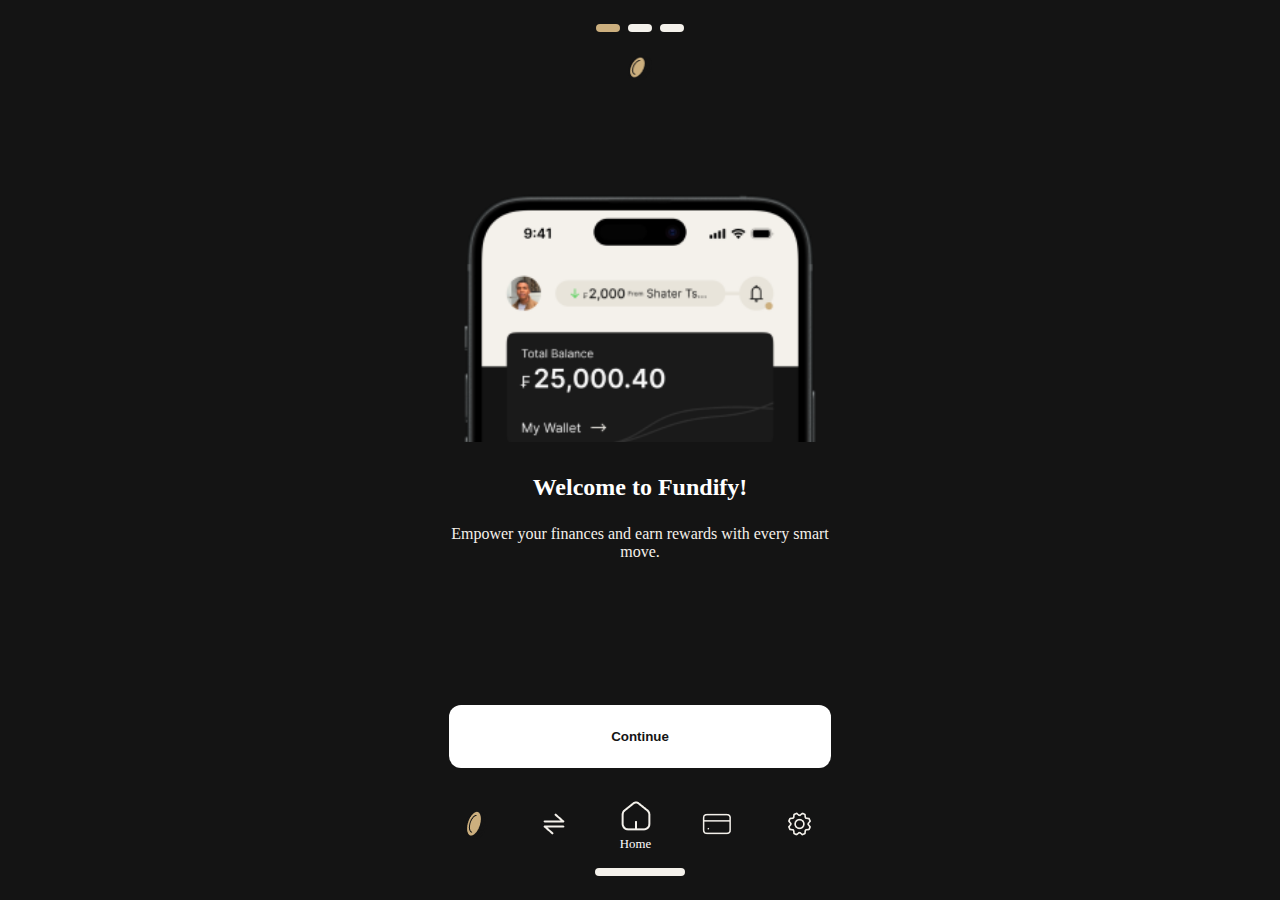
==== commit fcfe9694: "removed status__bar from index.html" ====
--- a/index.html
+++ b/index.html
@@ -15,14 +15,6 @@
         
         <!-- Onboarding 1 -->
         <div class="page active" id="welcome">
-            <div class="status-bar">
-                <div class="status-bar__time">9:41</div>
-                <div class="status-bar__icons">
-                    <i class="fas fa-signal"></i>
-                    <i class="fas fa-wifi"></i>
-                    <i class="fas fa-battery-full"></i>
-                </div>
-            </div>
             <div class="onboarding-dots">
                 <div class="dot active"></div>
                 <div class="dot"></div>
@@ -35,7 +27,7 @@
                 <div class="image-container">
                   <img src="assets/welcome-img.png" alt="">
                 </div>
-                <h1 class="title">Welcome to <br> Fundify!</h1>
+                <h1 class="title">Welcome to Fundify!</h1>
                 <p class="description">Empower your finances and earn rewards with every smart move.</p>
             </div>
             <div class="navigation">
@@ -68,14 +60,6 @@
 
         <!-- Onboarding 2 -->
         <div class="page" id="earn">
-            <div class="status-bar">
-                <div class="status-bar__time">9:41</div>
-                <div class="status-bar__icons">
-                    <i class="fas fa-signal"></i>
-                    <i class="fas fa-wifi"></i>
-                    <i class="fas fa-battery-full"></i>
-                </div>
-            </div>
             <div class="onboarding-dots">
                 <div class="dot"></div>
                 <div class="dot active"></div>
@@ -86,7 +70,7 @@
 
             <div class="content">
                 <img src="assets/earn-img.png" alt="">
-                <h1 class="title">Earn FundCoins <br>Easily!</h1>
+                <h1 class="title">Earn FundCoins Easily!</h1>
                 <p class="description">Refer friends, make transactions, and set savings goals to earn FundCoins.</p>
             </div>
             <div class="navigation">
@@ -120,14 +104,6 @@
 
         <!-- Onboarding 3 -->
         <div class="page" id="rewards">
-            <div class="status-bar">
-                <div class="status-bar__time">9:41</div>
-                <div class="status-bar__icons">
-                    <i class="fas fa-signal"></i>
-                    <i class="fas fa-wifi"></i>
-                    <i class="fas fa-battery-full"></i>
-                </div>
-            </div>
             <div class="onboarding-dots">
                 <div class="dot"></div>
                 <div class="dot"></div>
@@ -138,7 +114,7 @@
 
             <div class="content">
                 <img src="assets/reward-img.png" alt="">
-                <h1 class="title">Unlock Exciting <br>Rewards!</h1>
+                <h1 class="title">Unlock Exciting Rewards!</h1>
                 <p class="description">Redeem FundCoins for travel vouchers, gift cards, and more. Let's start earning!</p>
             </div>
             <div class="navigation">
@@ -172,18 +148,6 @@
 
         <!-- Onboarding 4 -->
         <div class="page" id="get-started">
-            <div class="status-bar">
-                <div class="status-bar__time">9:41</div>
-                <div class="status-bar__icons">
-                    <i class="fas fa-signal"></i>
-                    <i class="fas fa-wifi"></i>
-                    <i class="fas fa-battery-full"></i>
-                </div>
-            </div>
-            <div class="onboarding-dots">
-                <div class="dot large--dot active"></div>
-            </div>
-
             <img id="logo" src="assets/logo.png" alt="">
 
             <div class="content top">
@@ -311,14 +275,6 @@
         </div>
         <!-- Transfer page -->
         <div class="page" id="transfer">
-            <div class="status-bar">
-                <div class="status-bar__time">9:41</div>
-                <div class="status-bar__icons">
-                    <i class="fas fa-signal"></i>
-                    <i class="fas fa-wifi"></i>
-                    <i class="fas fa-battery-full"></i>
-                </div>
-            </div>
             <div class="content top">
                 <div class="transfer-header">
                     <button class="button left-arrow-btn" onclick="navigate('home')">
@@ -595,14 +551,6 @@
 
         <!-- Money sent Page -->
         <div class="page" id="money-sent">
-            <div class="status-bar">
-                <div class="status-bar__time">9:41</div>
-                <div class="status-bar__icons">
-                    <i class="fas fa-signal"></i>
-                    <i class="fas fa-wifi"></i>
-                    <i class="fas fa-battery-full"></i>
-                </div>
-            </div>
             <div class="content top">
                 <div class="money-sent-header">
                     <div class="money-sent-subgroup">
--- a/css/style.css
+++ b/css/style.css
@@ -546,8 +546,8 @@
 }
 
 /* Home page */
-.page #home{
-    justify-content: unset;
+.page{
+    justify-content: flex-start !important;
 }
 
 .profile {
